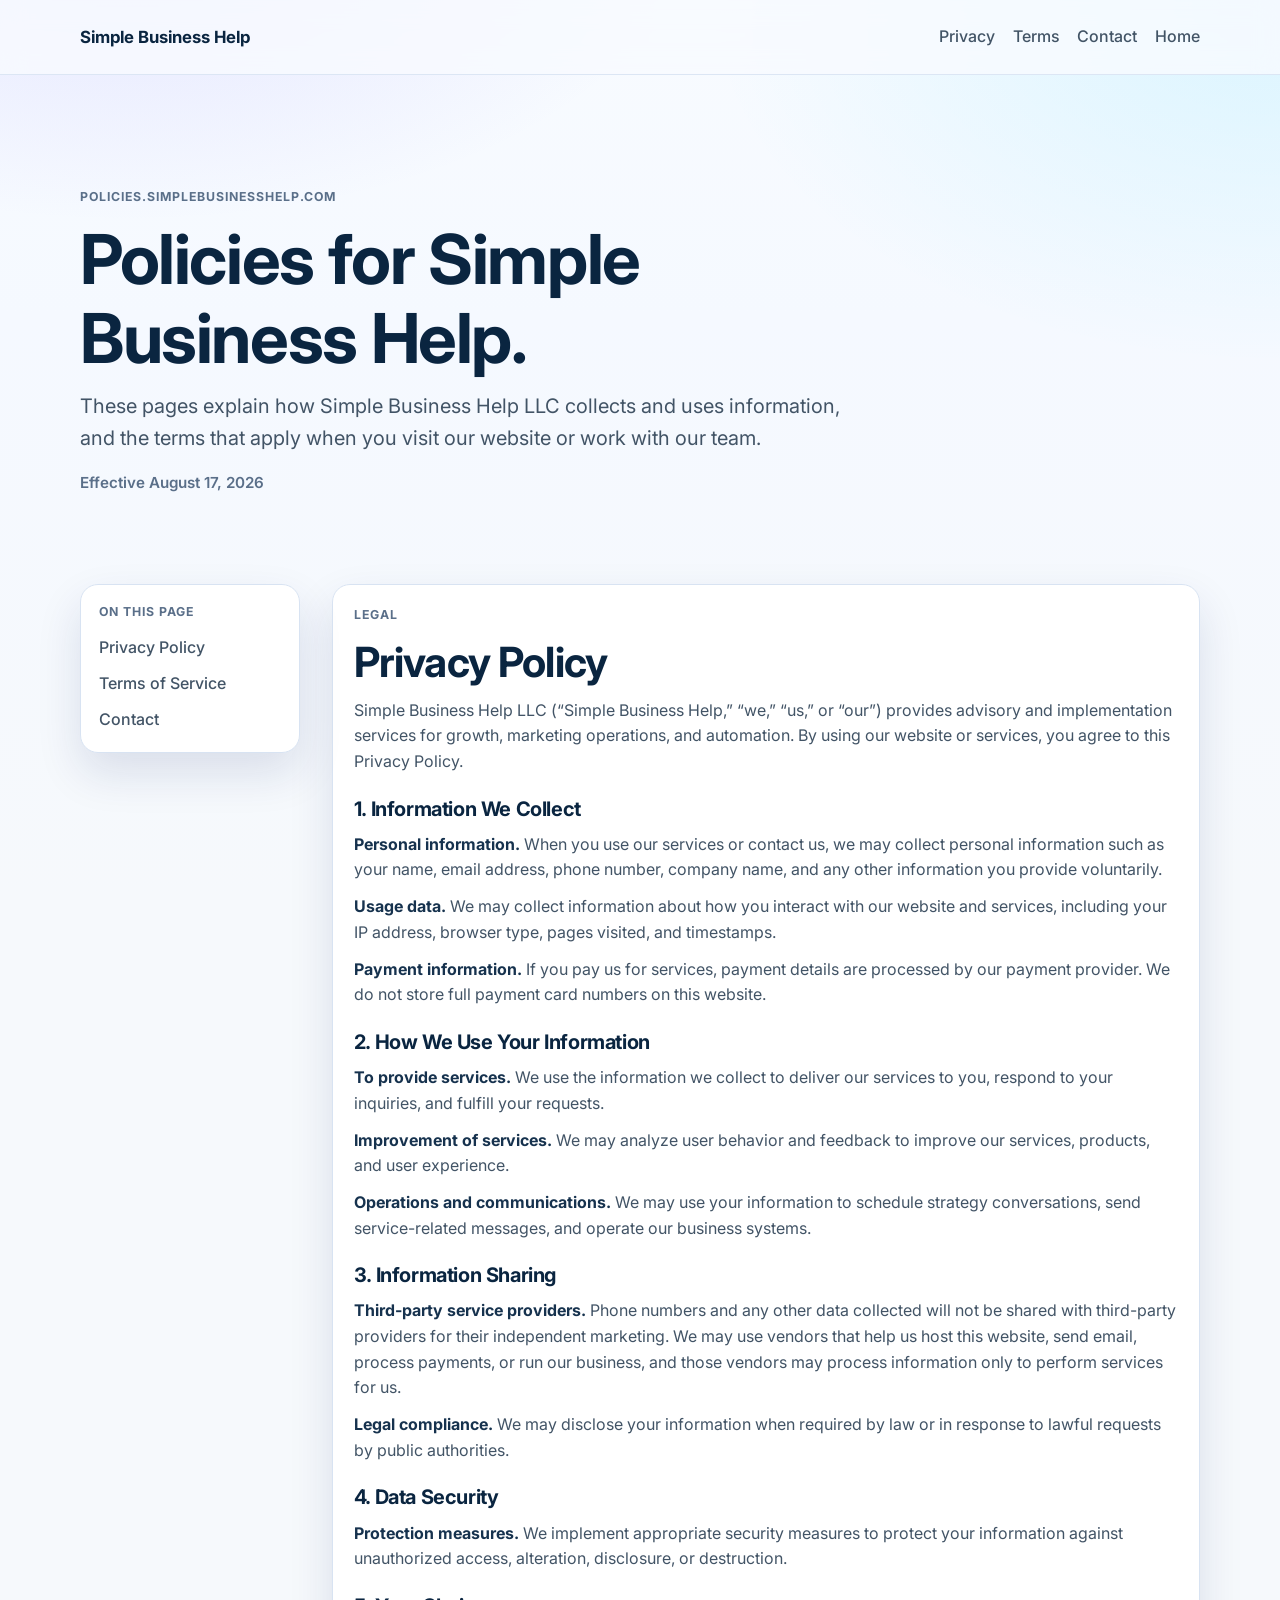
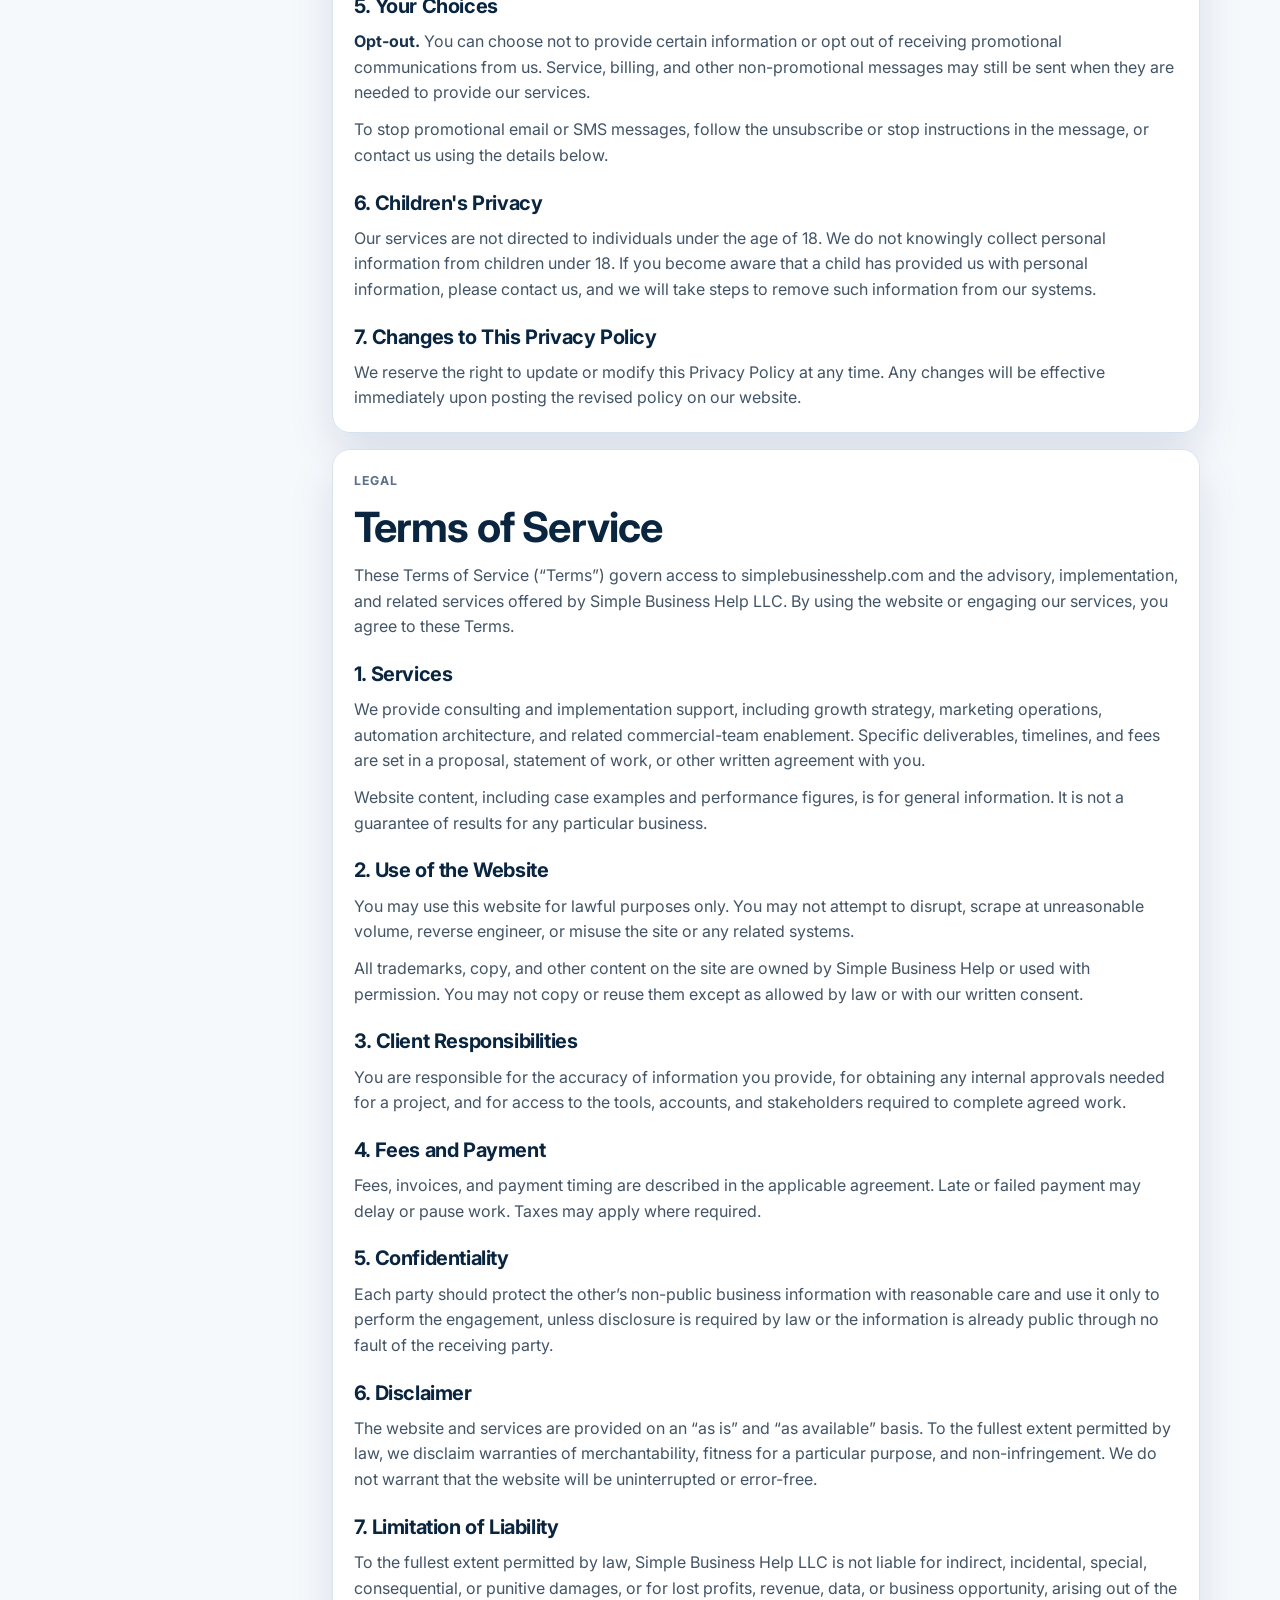
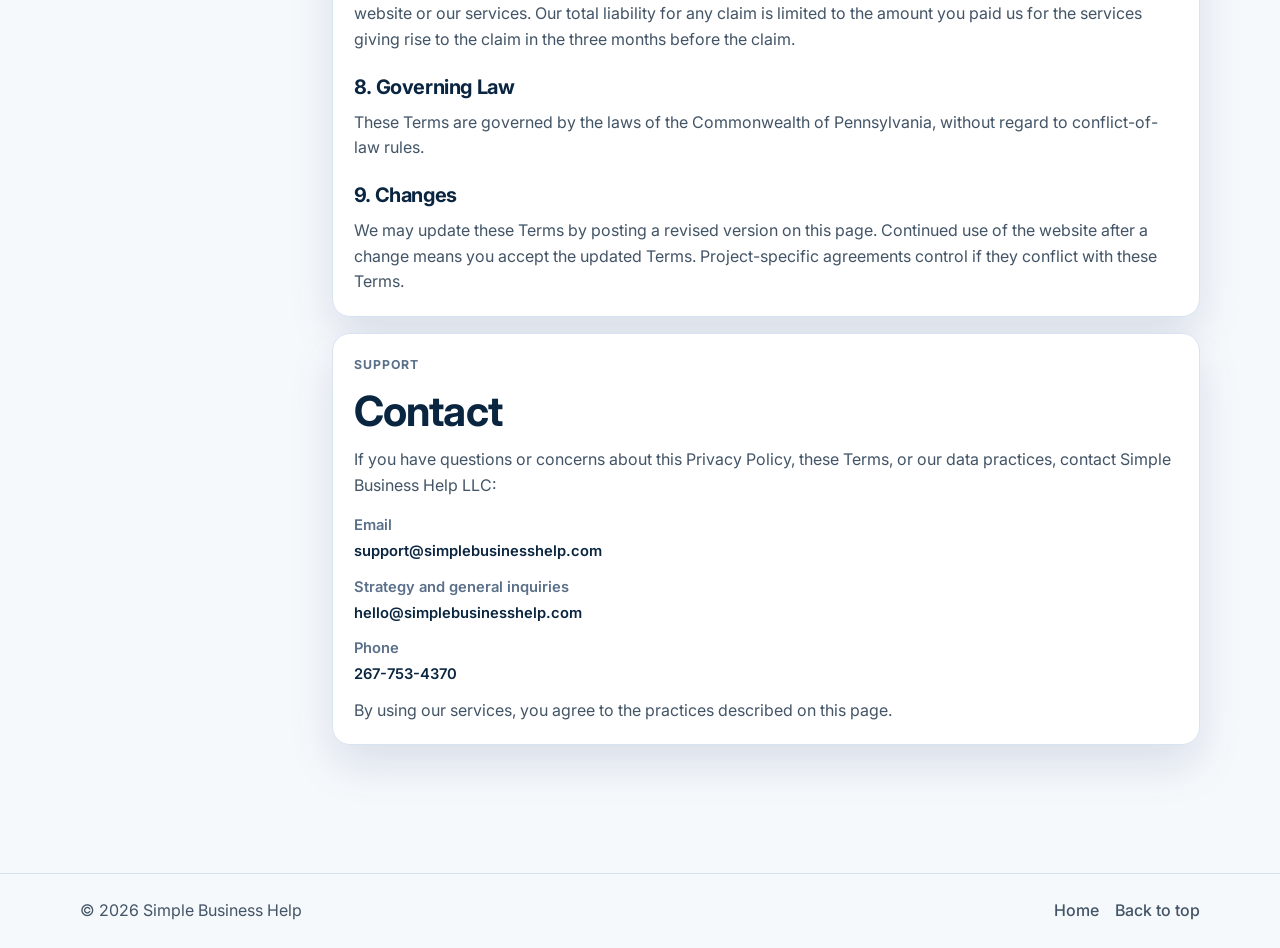
==== policies/index.html @ 27702212 "Add policies page with privacy, terms, and contact details Publish a dedicated policies hub at /poli" ====
<!doctype html>
<html lang="en">
  <head>
    <meta charset="UTF-8" />
    <meta name="viewport" content="width=device-width, initial-scale=1.0" />
    <title>Policies | Simple Business Help</title>
    <meta
      name="description"
      content="Privacy Policy, Terms of Service, and contact details for Simple Business Help LLC."
    />
    <link rel="canonical" href="https://simplebusinesshelp.com/policies/" />
    <link rel="preconnect" href="https://fonts.googleapis.com" />
    <link rel="preconnect" href="https://fonts.gstatic.com" crossorigin />
    <link
      href="https://fonts.googleapis.com/css2?family=Inter:wght@400;500;600;700;800&display=swap"
      rel="stylesheet"
    />
    <link rel="stylesheet" href="../styles.css" />
  </head>
  <body>
    <div class="page-glow" aria-hidden="true"></div>
    <header class="site-header">
      <div class="container nav-wrap">
        <a class="brand" href="../index.html">Simple Business Help</a>
        <button class="menu-toggle" aria-expanded="false" aria-controls="site-nav">
          Menu
        </button>
        <nav id="site-nav" class="site-nav" aria-label="Policy sections">
          <a href="#privacy">Privacy</a>
          <a href="#terms">Terms</a>
          <a href="#contact">Contact</a>
          <a href="../index.html">Home</a>
        </nav>
      </div>
    </header>

    <main id="top">
      <section class="hero container section policy-hero">
        <p class="eyebrow">policies.simplebusinesshelp.com</p>
        <h1>Policies for Simple Business Help.</h1>
        <p class="hero-copy">
          These pages explain how Simple Business Help LLC collects and uses information, and the
          terms that apply when you visit our website or work with our team.
        </p>
        <p class="policy-meta">Effective August 17, 2026</p>
      </section>

      <div class="container section policy-shell">
        <aside class="policy-toc" aria-label="On this page">
          <p class="eyebrow">On this page</p>
          <nav>
            <a href="#privacy">Privacy Policy</a>
            <a href="#terms">Terms of Service</a>
            <a href="#contact">Contact</a>
          </nav>
        </aside>

        <div class="policy-article">
          <article id="privacy" class="card policy-card">
            <p class="eyebrow">Legal</p>
            <h2>Privacy Policy</h2>
            <p>
              Simple Business Help LLC (“Simple Business Help,” “we,” “us,” or “our”) provides
              advisory and implementation services for growth, marketing operations, and automation.
              By using our website or services, you agree to this Privacy Policy.
            </p>

            <h3>1. Information We Collect</h3>
            <p>
              <strong>Personal information.</strong> When you use our services or contact us, we may
              collect personal information such as your name, email address, phone number, company
              name, and any other information you provide voluntarily.
            </p>
            <p>
              <strong>Usage data.</strong> We may collect information about how you interact with our
              website and services, including your IP address, browser type, pages visited, and
              timestamps.
            </p>
            <p>
              <strong>Payment information.</strong> If you pay us for services, payment details are
              processed by our payment provider. We do not store full payment card numbers on this
              website.
            </p>

            <h3>2. How We Use Your Information</h3>
            <p>
              <strong>To provide services.</strong> We use the information we collect to deliver our
              services to you, respond to your inquiries, and fulfill your requests.
            </p>
            <p>
              <strong>Improvement of services.</strong> We may analyze user behavior and feedback to
              improve our services, products, and user experience.
            </p>
            <p>
              <strong>Operations and communications.</strong> We may use your information to schedule
              strategy conversations, send service-related messages, and operate our business
              systems.
            </p>

            <h3>3. Information Sharing</h3>
            <p>
              <strong>Third-party service providers.</strong> Phone numbers and any other data
              collected will not be shared with third-party providers for their independent
              marketing. We may use vendors that help us host this website, send email, process
              payments, or run our business, and those vendors may process information only to
              perform services for us.
            </p>
            <p>
              <strong>Legal compliance.</strong> We may disclose your information when required by
              law or in response to lawful requests by public authorities.
            </p>

            <h3>4. Data Security</h3>
            <p>
              <strong>Protection measures.</strong> We implement appropriate security measures to
              protect your information against unauthorized access, alteration, disclosure, or
              destruction.
            </p>

            <h3>5. Your Choices</h3>
            <p>
              <strong>Opt-out.</strong> You can choose not to provide certain information or opt out
              of receiving promotional communications from us. Service, billing, and other
              non-promotional messages may still be sent when they are needed to provide our
              services.
            </p>
            <p>
              To stop promotional email or SMS messages, follow the unsubscribe or stop instructions
              in the message, or contact us using the details below.
            </p>

            <h3>6. Children's Privacy</h3>
            <p>
              Our services are not directed to individuals under the age of 18. We do not knowingly
              collect personal information from children under 18. If you become aware that a child
              has provided us with personal information, please contact us, and we will take steps
              to remove such information from our systems.
            </p>

            <h3>7. Changes to This Privacy Policy</h3>
            <p>
              We reserve the right to update or modify this Privacy Policy at any time. Any changes
              will be effective immediately upon posting the revised policy on our website.
            </p>
          </article>

          <article id="terms" class="card policy-card">
            <p class="eyebrow">Legal</p>
            <h2>Terms of Service</h2>
            <p>
              These Terms of Service (“Terms”) govern access to simplebusinesshelp.com and the
              advisory, implementation, and related services offered by Simple Business Help LLC.
              By using the website or engaging our services, you agree to these Terms.
            </p>

            <h3>1. Services</h3>
            <p>
              We provide consulting and implementation support, including growth strategy, marketing
              operations, automation architecture, and related commercial-team enablement. Specific
              deliverables, timelines, and fees are set in a proposal, statement of work, or other
              written agreement with you.
            </p>
            <p>
              Website content, including case examples and performance figures, is for general
              information. It is not a guarantee of results for any particular business.
            </p>

            <h3>2. Use of the Website</h3>
            <p>
              You may use this website for lawful purposes only. You may not attempt to disrupt,
              scrape at unreasonable volume, reverse engineer, or misuse the site or any related
              systems.
            </p>
            <p>
              All trademarks, copy, and other content on the site are owned by Simple Business Help
              or used with permission. You may not copy or reuse them except as allowed by law or
              with our written consent.
            </p>

            <h3>3. Client Responsibilities</h3>
            <p>
              You are responsible for the accuracy of information you provide, for obtaining any
              internal approvals needed for a project, and for access to the tools, accounts, and
              stakeholders required to complete agreed work.
            </p>

            <h3>4. Fees and Payment</h3>
            <p>
              Fees, invoices, and payment timing are described in the applicable agreement. Late or
              failed payment may delay or pause work. Taxes may apply where required.
            </p>

            <h3>5. Confidentiality</h3>
            <p>
              Each party should protect the other’s non-public business information with reasonable
              care and use it only to perform the engagement, unless disclosure is required by law
              or the information is already public through no fault of the receiving party.
            </p>

            <h3>6. Disclaimer</h3>
            <p>
              The website and services are provided on an “as is” and “as available” basis. To the
              fullest extent permitted by law, we disclaim warranties of merchantability, fitness
              for a particular purpose, and non-infringement. We do not warrant that the website
              will be uninterrupted or error-free.
            </p>

            <h3>7. Limitation of Liability</h3>
            <p>
              To the fullest extent permitted by law, Simple Business Help LLC is not liable for
              indirect, incidental, special, consequential, or punitive damages, or for lost
              profits, revenue, data, or business opportunity, arising out of the website or our
              services. Our total liability for any claim is limited to the amount you paid us for
              the services giving rise to the claim in the three months before the claim.
            </p>

            <h3>8. Governing Law</h3>
            <p>
              These Terms are governed by the laws of the Commonwealth of Pennsylvania, without
              regard to conflict-of-law rules.
            </p>

            <h3>9. Changes</h3>
            <p>
              We may update these Terms by posting a revised version on this page. Continued use of
              the website after a change means you accept the updated Terms. Project-specific
              agreements control if they conflict with these Terms.
            </p>
          </article>

          <article id="contact" class="card policy-card">
            <p class="eyebrow">Support</p>
            <h2>Contact</h2>
            <p>
              If you have questions or concerns about this Privacy Policy, these Terms, or our data
              practices, contact Simple Business Help LLC:
            </p>
            <ul class="policy-contact-list">
              <li>
                Email
                <a href="mailto:support@simplebusinesshelp.com">support@simplebusinesshelp.com</a>
              </li>
              <li>
                Strategy and general inquiries
                <a href="mailto:hello@simplebusinesshelp.com">hello@simplebusinesshelp.com</a>
              </li>
              <li>
                Phone
                <a href="tel:+12677534370">267-753-4370</a>
              </li>
            </ul>
            <p>
              By using our services, you agree to the practices described on this page.
            </p>
          </article>
        </div>
      </div>
    </main>

    <footer class="site-footer">
      <div class="container footer-wrap">
        <p>© <span id="year"></span> Simple Business Help</p>
        <div class="footer-links">
          <a href="../index.html">Home</a>
          <a href="#top">Back to top</a>
        </div>
      </div>
    </footer>

    <script src="../script.js"></script>
  </body>
</html>
---- styles.css ----
:root {
  --bg: #f6f9fc;
  --surface: #ffffff;
  --surface-soft: #f1f5fb;
  --line: #d8e3f2;
  --line-soft: #d3e1f4;
  --line-strong: rgba(216, 227, 242, 0.85);
  --text: #0a2540;
  --text-soft: #5a6f89;
  --text-strong: #16324e;
  --muted: #425466;
  --primary: #635bff;
  --primary-deep: #473dff;
  --ring: #0a2540;
  --shadow: 0 20px 45px rgba(15, 35, 95, 0.12);
  --max-width: 1120px;
  --header-height: 74px;
  --header-offset: calc(var(--header-height) + 8px);
}

* {
  box-sizing: border-box;
}

@media (prefers-reduced-motion: no-preference) {
  html {
    scroll-behavior: smooth;
  }
}

body {
  margin: 0;
  min-height: 100%;
  font-family: "Inter", -apple-system, BlinkMacSystemFont, "Segoe UI", sans-serif;
  color: var(--text);
  line-height: 1.6;
  background: var(--bg);
}

.page-glow {
  position: fixed;
  inset: 0;
  pointer-events: none;
  z-index: -1;
  background:
    radial-gradient(800px 420px at 10% -8%, rgba(99, 91, 255, 0.14), transparent 70%),
    radial-gradient(820px 520px at 100% 0, rgba(0, 200, 255, 0.12), transparent 70%),
    linear-gradient(180deg, #f8fbff 0%, #f5f9ff 35%, #f6f9fc 100%);
}

.container {
  width: min(var(--max-width), 92vw);
  margin: 0 auto;
}

.site-header {
  position: sticky;
  top: 0;
  z-index: 20;
  border-bottom: 1px solid var(--line-strong);
  backdrop-filter: blur(12px);
  background: rgba(248, 251, 255, 0.82);
}

.nav-wrap {
  min-height: var(--header-height);
  display: flex;
  align-items: center;
  justify-content: space-between;
  gap: 1rem;
}

.brand {
  color: var(--text);
  font-weight: 700;
  text-decoration: none;
  font-size: 1.05rem;
}

.site-nav {
  display: flex;
  align-items: center;
  gap: 1.1rem;
}

.site-nav a {
  color: var(--muted);
  text-decoration: none;
  font-weight: 500;
}

.menu-toggle {
  display: none;
  border: 1px solid var(--line);
  border-radius: 999px;
  background: var(--surface);
  color: var(--text);
  padding: 0.35rem 0.7rem;
  font: inherit;
}

.section {
  padding: clamp(3rem, 7vw, 5.5rem) 0;
}

.hero {
  padding-top: clamp(4rem, 9vw, 7rem);
}

.eyebrow {
  margin: 0 0 0.85rem;
  color: var(--text-soft);
  text-transform: uppercase;
  letter-spacing: 0.08em;
  font-size: 0.77rem;
  font-weight: 700;
}

h1,
h2,
h3 {
  margin: 0;
  line-height: 1.15;
  letter-spacing: -0.02em;
}

h1 {
  max-width: 20ch;
  font-size: clamp(2.2rem, 1rem + 7vw, 4.3rem);
}

h2 {
  max-width: 21ch;
  font-size: clamp(1.65rem, 0.75rem + 4vw, 2.6rem);
}

h3 {
  font-size: 1.25rem;
}

p {
  margin: 0.7rem 0 0;
  color: var(--muted);
}

.hero-copy {
  max-width: 60ch;
  font-size: clamp(1rem, 0.75rem + 1.5vw, 1.25rem);
}

section[id],
#top {
  scroll-margin-top: var(--header-offset);
}

.hero-cta {
  margin-top: 2rem;
  display: flex;
  flex-wrap: wrap;
  gap: 0.85rem;
}

.button {
  display: inline-flex;
  align-items: center;
  justify-content: center;
  text-decoration: none;
  font-weight: 600;
  padding: 0.72rem 1.15rem;
  border-radius: 999px;
  border: 1px solid transparent;
  transition: transform 160ms ease, box-shadow 160ms ease, background-color 160ms ease;
}

.button:hover,
.button:focus-visible {
  transform: translateY(-1px);
}

.button-primary {
  color: #fff;
  background: linear-gradient(135deg, var(--primary), var(--primary-deep));
  box-shadow: 0 12px 25px rgba(83, 76, 230, 0.35);
}

.button-secondary {
  color: var(--text);
  background: #fff;
  border-color: var(--line);
}

.trust-strip {
  margin: 2.5rem 0 0;
  padding: 0;
  list-style: none;
  display: grid;
  grid-template-columns: repeat(5, minmax(130px, 1fr));
  gap: 0.85rem;
}

.trust-strip li {
  text-align: center;
  border: 1px solid var(--line);
  border-radius: 999px;
  padding: 0.52rem 0.8rem;
  background: rgba(255, 255, 255, 0.75);
  color: var(--text-soft);
  font-weight: 600;
  font-size: 0.85rem;
}

.section-title-wrap {
  margin-bottom: 1.5rem;
}

.feature-grid {
  display: grid;
  gap: 1rem;
  grid-template-columns: repeat(2, minmax(0, 1fr));
}

.card {
  border: 1px solid var(--line);
  border-radius: 18px;
  background: var(--surface);
  box-shadow: var(--shadow);
  padding: 1.3rem;
}

.product-highlight {
  display: grid;
  gap: 1.2rem;
  grid-template-columns: 1.1fr 1fr;
}

.stats-grid {
  display: grid;
  gap: 0.85rem;
}

.stat-card {
  border: 1px solid var(--line-soft);
  border-radius: 18px;
  padding: 1rem;
  background: linear-gradient(165deg, #ffffff, #eef5ff);
}

.stat-value {
  margin: 0;
  color: var(--text);
  font-size: 1.7rem;
  font-weight: 800;
}

.quote-grid {
  display: grid;
  gap: 1rem;
  grid-template-columns: repeat(2, minmax(0, 1fr));
}

.quote-card {
  margin: 0;
  border: 1px solid var(--line);
  border-radius: 18px;
  background: var(--surface);
  box-shadow: var(--shadow);
  padding: 1.3rem;
  color: var(--text-strong);
  font-size: 1.05rem;
  line-height: 1.7;
}

.quote-card cite {
  display: block;
  margin-top: 1rem;
  color: var(--text-soft);
  font-style: normal;
  font-size: 0.95rem;
}

.final-cta {
  border-radius: 26px;
  border: 1px solid var(--line-soft);
  padding: clamp(2rem, 5vw, 3rem);
  background:
    radial-gradient(730px 240px at 12% 0, rgba(99, 91, 255, 0.12), transparent 70%),
    radial-gradient(520px 220px at 100% 100%, rgba(0, 200, 255, 0.11), transparent 70%),
    #fff;
}

.site-footer {
  margin-top: 2.5rem;
  border-top: 1px solid var(--line);
}

.footer-wrap {
  min-height: 74px;
  display: flex;
  align-items: center;
  justify-content: space-between;
  gap: 1rem;
  flex-wrap: wrap;
}

.site-footer p {
  margin: 0;
}

.footer-links {
  display: flex;
  align-items: center;
  gap: 1rem;
  flex-wrap: wrap;
}

.footer-links a {
  color: var(--muted);
  text-decoration: none;
  font-weight: 500;
}

.policy-hero h1 {
  max-width: 16ch;
}

.policy-meta {
  margin-top: 1.1rem;
  color: var(--text-soft);
  font-weight: 600;
  font-size: 0.95rem;
}

.policy-shell {
  display: grid;
  grid-template-columns: 220px minmax(0, 1fr);
  gap: 1.5rem 2rem;
  align-items: start;
  padding-top: 0;
}

.policy-toc {
  position: sticky;
  top: var(--header-offset);
  border: 1px solid var(--line);
  border-radius: 18px;
  background: var(--surface);
  box-shadow: var(--shadow);
  padding: 1.1rem 1.15rem 1.2rem;
}

.policy-toc nav {
  display: flex;
  flex-direction: column;
  gap: 0.65rem;
}

.policy-toc a {
  color: var(--muted);
  text-decoration: none;
  font-weight: 500;
}

.policy-toc a:hover,
.policy-toc a:focus-visible {
  color: var(--text);
}

.policy-article {
  display: grid;
  gap: 1rem;
}

.policy-card h2 {
  max-width: none;
}

.policy-card h3 {
  margin-top: 1.45rem;
}

.policy-card strong {
  color: var(--text-strong);
}

.policy-contact-list {
  margin: 1rem 0 0;
  padding: 0;
  list-style: none;
  display: grid;
  gap: 0.75rem;
}

.policy-contact-list li {
  display: grid;
  gap: 0.15rem;
  color: var(--text-soft);
  font-size: 0.92rem;
  font-weight: 600;
}

.policy-contact-list a {
  color: var(--text);
  font-weight: 600;
  text-decoration: none;
}

.policy-contact-list a:hover,
.policy-contact-list a:focus-visible {
  color: var(--primary-deep);
}

a:focus-visible,
button:focus-visible {
  outline: 2px solid var(--ring);
  outline-offset: 2px;
}

.site-nav a:hover,
.site-nav a:focus-visible,
.site-footer a:hover,
.site-footer a:focus-visible,
.footer-links a:hover,
.footer-links a:focus-visible {
  color: var(--text);
}

@media (max-width: 940px) {
  .trust-strip {
    grid-template-columns: repeat(3, minmax(0, 1fr));
  }

  .product-highlight,
  .quote-grid,
  .policy-shell {
    grid-template-columns: 1fr;
  }

  .policy-toc {
    position: static;
  }
}

@media (max-width: 760px) {
  .menu-toggle {
    display: inline-flex;
  }

  .site-nav {
    position: absolute;
    top: calc(100% + 1px);
    left: 0;
    right: 0;
    display: none;
    flex-direction: column;
    align-items: flex-start;
    gap: 0.75rem;
    border-bottom: 1px solid var(--line);
    background: rgba(248, 251, 255, 0.97);
    padding: 1rem 4vw;
  }

  .site-nav.open {
    display: flex;
  }

  .feature-grid,
  .trust-strip {
    grid-template-columns: 1fr;
  }
}
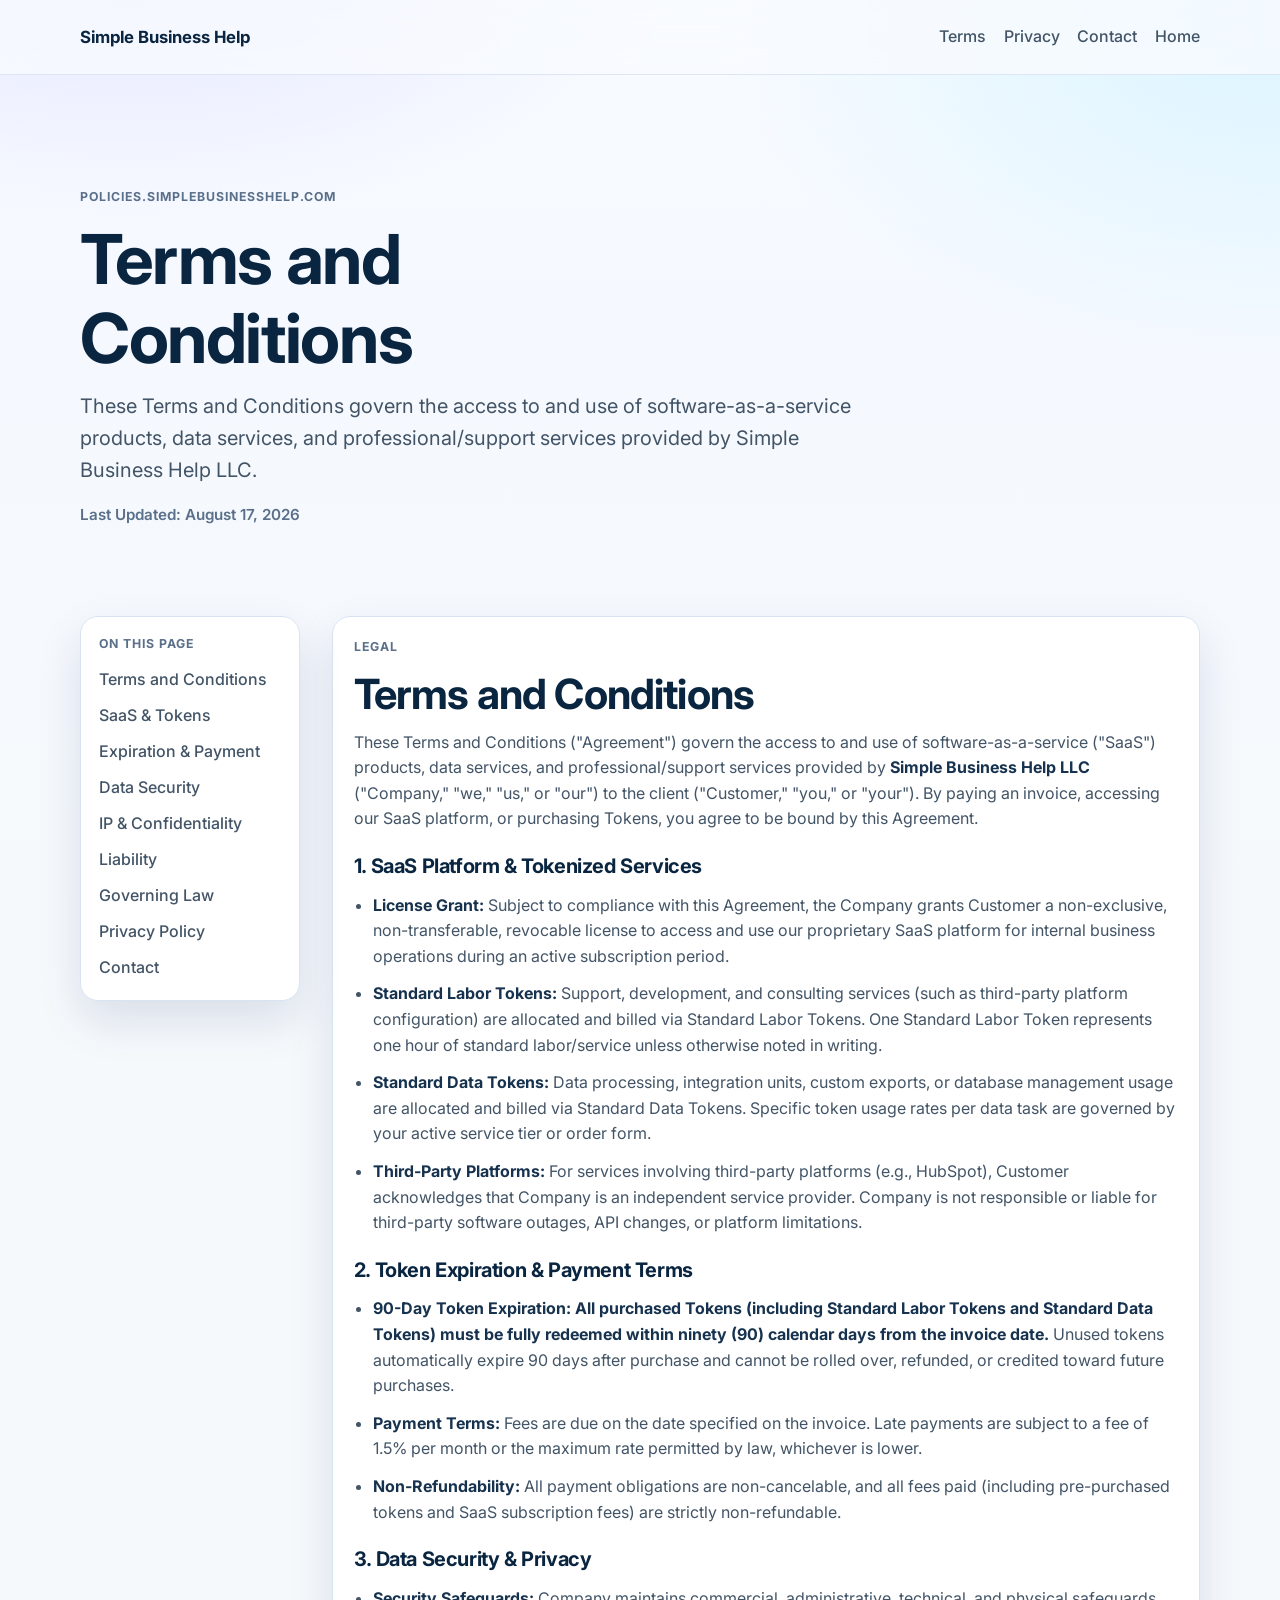
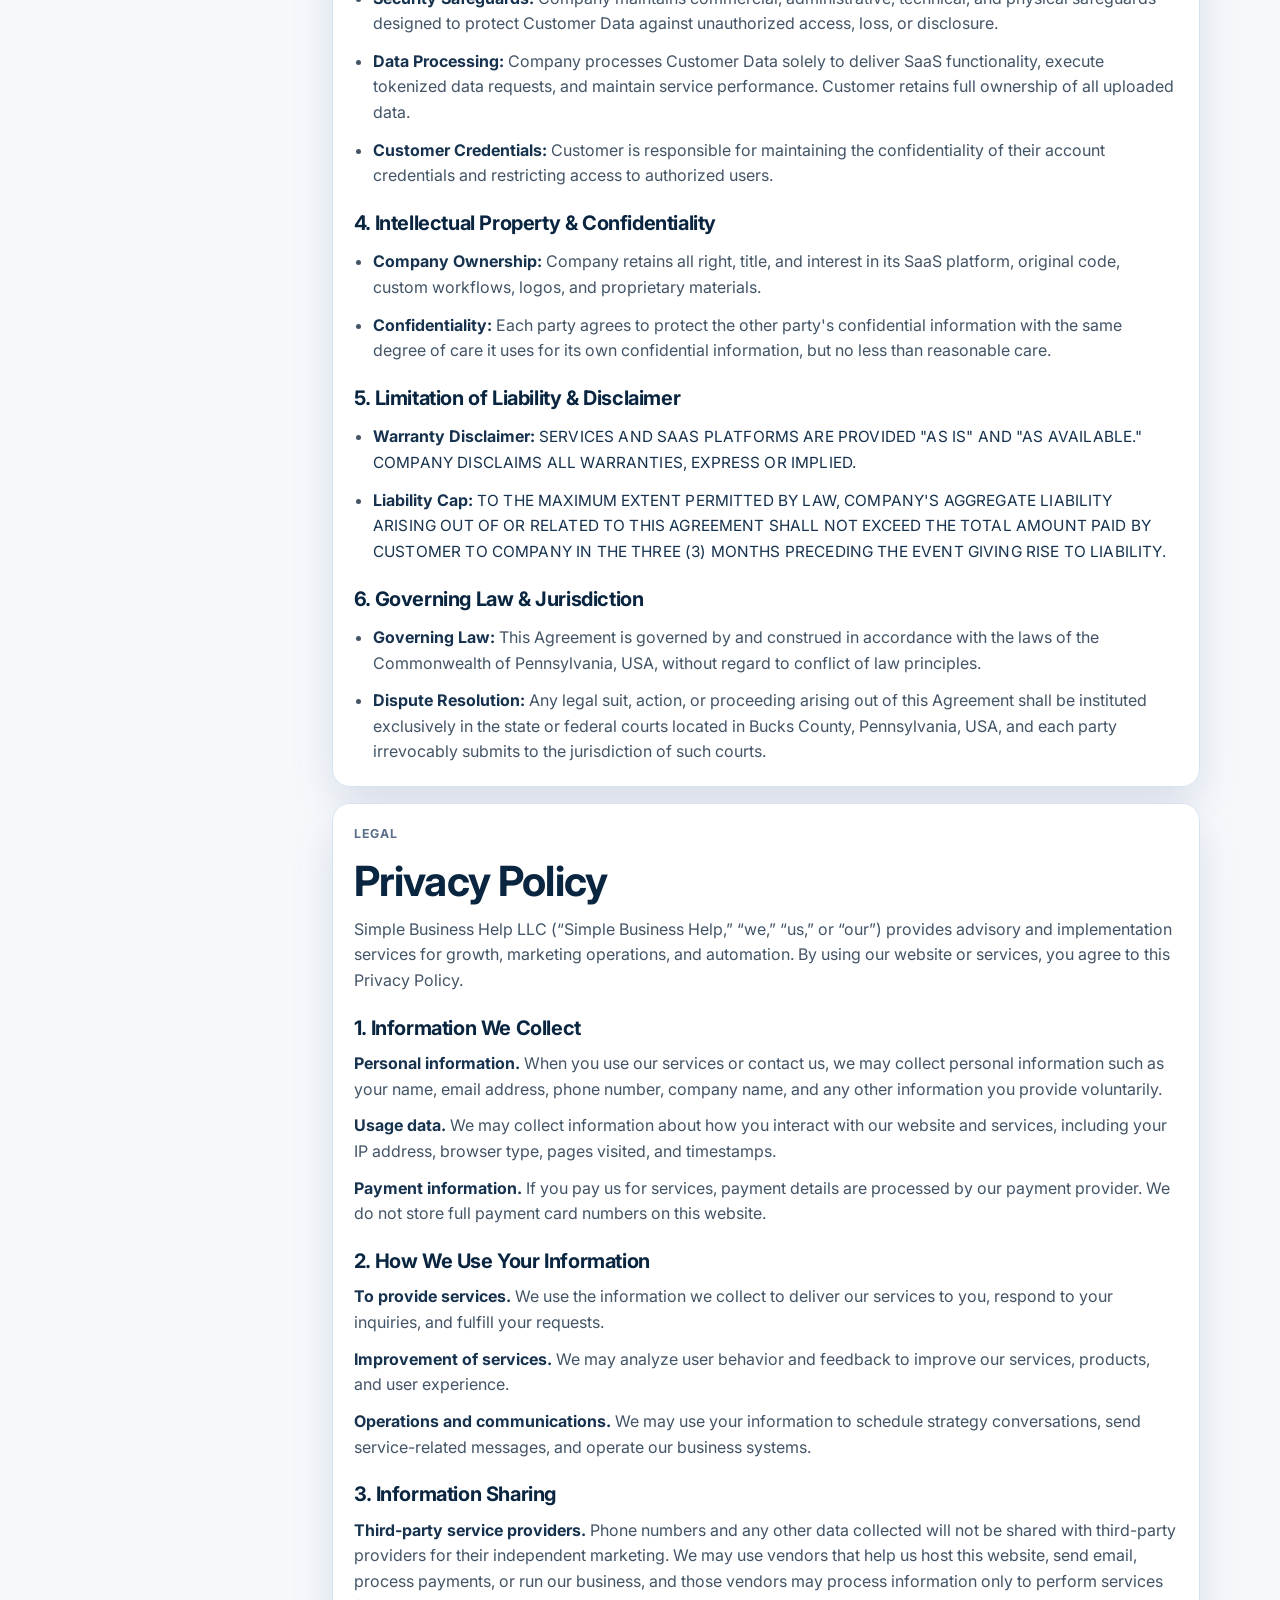
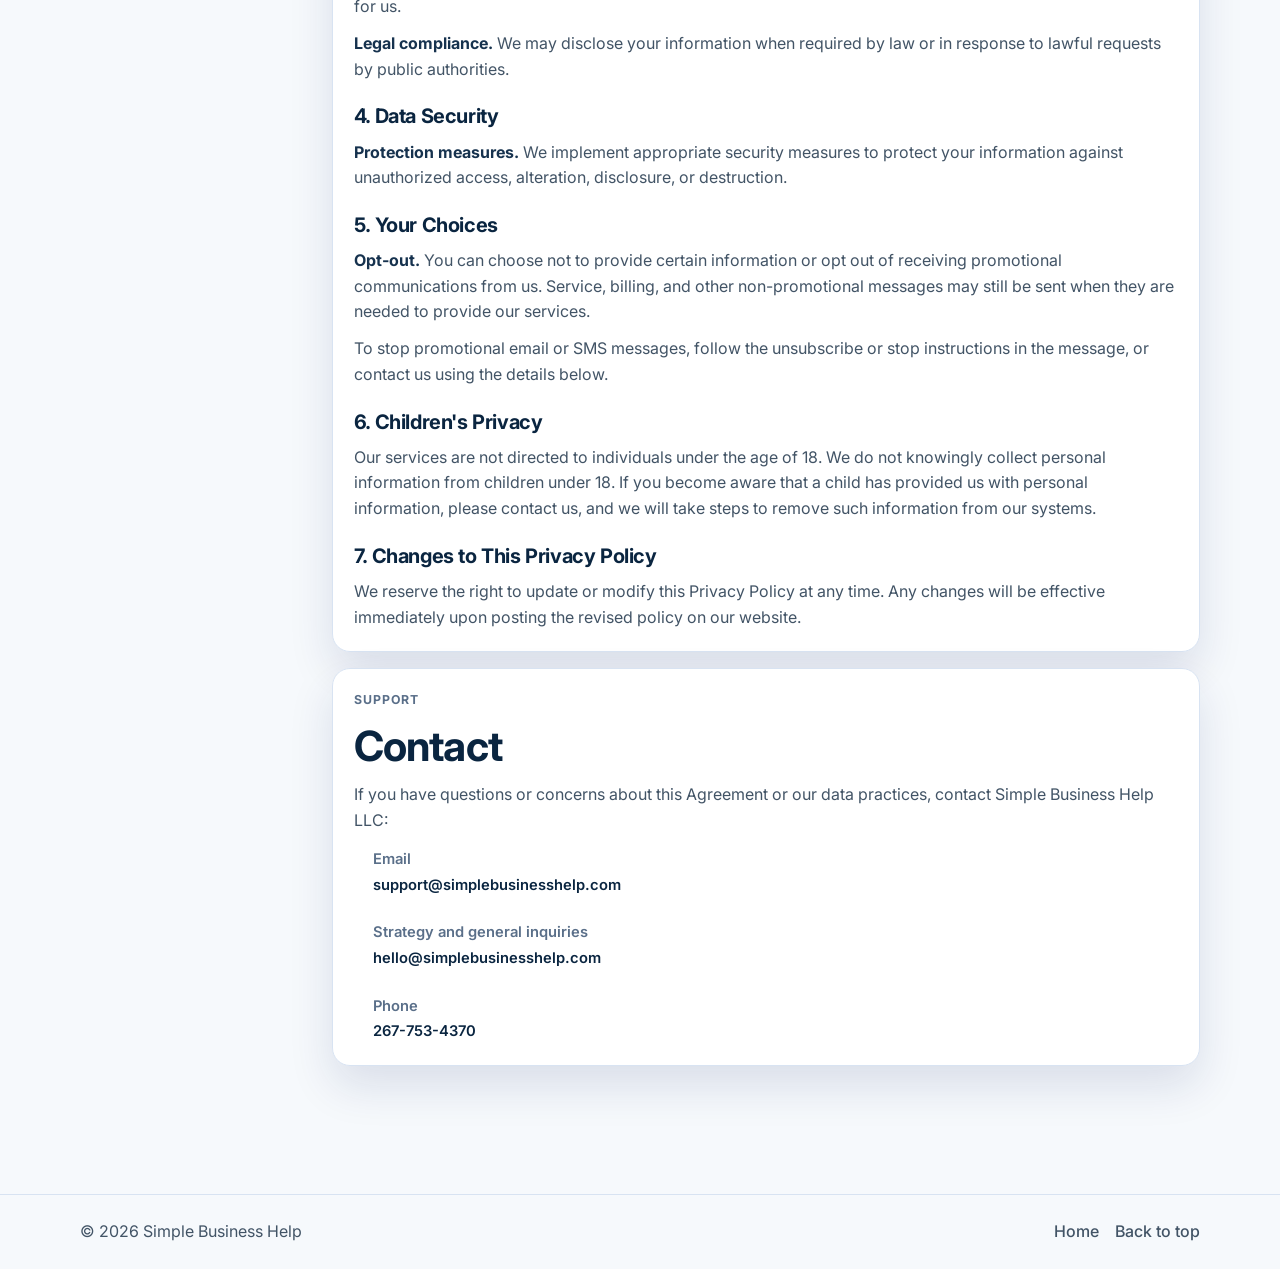
==== commit 4a8908b2: "Use official Terms and Conditions on the policies page Replace the draft terms with Simple Business " ====
--- a/policies/index.html
+++ b/policies/index.html
@@ -3,10 +3,10 @@
   <head>
     <meta charset="UTF-8" />
     <meta name="viewport" content="width=device-width, initial-scale=1.0" />
-    <title>Policies | Simple Business Help</title>
+    <title>Terms and Conditions | Simple Business Help</title>
     <meta
       name="description"
-      content="Privacy Policy, Terms of Service, and contact details for Simple Business Help LLC."
+      content="Terms and Conditions for Simple Business Help LLC SaaS products, data services, professional support, and tokenized labor and data usage."
     />
     <link rel="canonical" href="https://simplebusinesshelp.com/policies/" />
     <link rel="preconnect" href="https://fonts.googleapis.com" />
@@ -26,8 +26,8 @@
           Menu
         </button>
         <nav id="site-nav" class="site-nav" aria-label="Policy sections">
+          <a href="#terms">Terms</a>
           <a href="#privacy">Privacy</a>
-          <a href="#terms">Terms</a>
           <a href="#contact">Contact</a>
           <a href="../index.html">Home</a>
         </nav>
@@ -37,25 +37,163 @@
     <main id="top">
       <section class="hero container section policy-hero">
         <p class="eyebrow">policies.simplebusinesshelp.com</p>
-        <h1>Policies for Simple Business Help.</h1>
+        <h1>Terms and Conditions</h1>
         <p class="hero-copy">
-          These pages explain how Simple Business Help LLC collects and uses information, and the
-          terms that apply when you visit our website or work with our team.
+          These Terms and Conditions govern the access to and use of software-as-a-service products,
+          data services, and professional/support services provided by Simple Business Help LLC.
         </p>
-        <p class="policy-meta">Effective August 17, 2026</p>
+        <p class="policy-meta">Last Updated: August 17, 2026</p>
       </section>
 
       <div class="container section policy-shell">
         <aside class="policy-toc" aria-label="On this page">
           <p class="eyebrow">On this page</p>
           <nav>
+            <a href="#terms">Terms and Conditions</a>
+            <a href="#saas">SaaS &amp; Tokens</a>
+            <a href="#payment">Expiration &amp; Payment</a>
+            <a href="#data-security">Data Security</a>
+            <a href="#ip">IP &amp; Confidentiality</a>
+            <a href="#liability">Liability</a>
+            <a href="#governing-law">Governing Law</a>
             <a href="#privacy">Privacy Policy</a>
-            <a href="#terms">Terms of Service</a>
             <a href="#contact">Contact</a>
           </nav>
         </aside>
 
         <div class="policy-article">
+          <article id="terms" class="card policy-card">
+            <p class="eyebrow">Legal</p>
+            <h2>Terms and Conditions</h2>
+            <p>
+              These Terms and Conditions ("Agreement") govern the access to and use of
+              software-as-a-service ("SaaS") products, data services, and professional/support
+              services provided by <strong>Simple Business Help LLC</strong> ("Company," "we,"
+              "us," or "our") to the client ("Customer," "you," or "your"). By paying an invoice,
+              accessing our SaaS platform, or purchasing Tokens, you agree to be bound by this
+              Agreement.
+            </p>
+
+            <h3 id="saas">1. SaaS Platform &amp; Tokenized Services</h3>
+            <ul>
+              <li>
+                <strong>License Grant:</strong> Subject to compliance with this Agreement, the
+                Company grants Customer a non-exclusive, non-transferable, revocable license to
+                access and use our proprietary SaaS platform for internal business operations
+                during an active subscription period.
+              </li>
+              <li>
+                <strong>Standard Labor Tokens:</strong> Support, development, and consulting
+                services (such as third-party platform configuration) are allocated and billed via
+                Standard Labor Tokens. One Standard Labor Token represents one hour of standard
+                labor/service unless otherwise noted in writing.
+              </li>
+              <li>
+                <strong>Standard Data Tokens:</strong> Data processing, integration units, custom
+                exports, or database management usage are allocated and billed via Standard Data
+                Tokens. Specific token usage rates per data task are governed by your active
+                service tier or order form.
+              </li>
+              <li>
+                <strong>Third-Party Platforms:</strong> For services involving third-party
+                platforms (e.g., HubSpot), Customer acknowledges that Company is an independent
+                service provider. Company is not responsible or liable for third-party software
+                outages, API changes, or platform limitations.
+              </li>
+            </ul>
+
+            <h3 id="payment">2. Token Expiration &amp; Payment Terms</h3>
+            <ul>
+              <li>
+                <strong>90-Day Token Expiration:</strong>
+                <strong>
+                  All purchased Tokens (including Standard Labor Tokens and Standard Data Tokens)
+                  must be fully redeemed within ninety (90) calendar days from the invoice date.
+                </strong>
+                Unused tokens automatically expire 90 days after purchase and cannot be rolled
+                over, refunded, or credited toward future purchases.
+              </li>
+              <li>
+                <strong>Payment Terms:</strong> Fees are due on the date specified on the invoice.
+                Late payments are subject to a fee of 1.5% per month or the maximum rate permitted
+                by law, whichever is lower.
+              </li>
+              <li>
+                <strong>Non-Refundability:</strong> All payment obligations are non-cancelable, and
+                all fees paid (including pre-purchased tokens and SaaS subscription fees) are
+                strictly non-refundable.
+              </li>
+            </ul>
+
+            <h3 id="data-security">3. Data Security &amp; Privacy</h3>
+            <ul>
+              <li>
+                <strong>Security Safeguards:</strong> Company maintains commercial, administrative,
+                technical, and physical safeguards designed to protect Customer Data against
+                unauthorized access, loss, or disclosure.
+              </li>
+              <li>
+                <strong>Data Processing:</strong> Company processes Customer Data solely to deliver
+                SaaS functionality, execute tokenized data requests, and maintain service
+                performance. Customer retains full ownership of all uploaded data.
+              </li>
+              <li>
+                <strong>Customer Credentials:</strong> Customer is responsible for maintaining the
+                confidentiality of their account credentials and restricting access to authorized
+                users.
+              </li>
+            </ul>
+
+            <h3 id="ip">4. Intellectual Property &amp; Confidentiality</h3>
+            <ul>
+              <li>
+                <strong>Company Ownership:</strong> Company retains all right, title, and interest
+                in its SaaS platform, original code, custom workflows, logos, and proprietary
+                materials.
+              </li>
+              <li>
+                <strong>Confidentiality:</strong> Each party agrees to protect the other party's
+                confidential information with the same degree of care it uses for its own
+                confidential information, but no less than reasonable care.
+              </li>
+            </ul>
+
+            <h3 id="liability">5. Limitation of Liability &amp; Disclaimer</h3>
+            <ul>
+              <li>
+                <strong>Warranty Disclaimer:</strong>
+                <span class="policy-caps">
+                  SERVICES AND SAAS PLATFORMS ARE PROVIDED "AS IS" AND "AS AVAILABLE." COMPANY
+                  DISCLAIMS ALL WARRANTIES, EXPRESS OR IMPLIED.
+                </span>
+              </li>
+              <li>
+                <strong>Liability Cap:</strong>
+                <span class="policy-caps">
+                  TO THE MAXIMUM EXTENT PERMITTED BY LAW, COMPANY'S AGGREGATE LIABILITY ARISING OUT
+                  OF OR RELATED TO THIS AGREEMENT SHALL NOT EXCEED THE TOTAL AMOUNT PAID BY
+                  CUSTOMER TO COMPANY IN THE THREE (3) MONTHS PRECEDING THE EVENT GIVING RISE TO
+                  LIABILITY.
+                </span>
+              </li>
+            </ul>
+
+            <h3 id="governing-law">6. Governing Law &amp; Jurisdiction</h3>
+            <ul>
+              <li>
+                <strong>Governing Law:</strong> This Agreement is governed by and construed in
+                accordance with the laws of the Commonwealth of Pennsylvania, USA, without regard
+                to conflict of law principles.
+              </li>
+              <li>
+                <strong>Dispute Resolution:</strong> Any legal suit, action, or proceeding arising
+                out of this Agreement shall be instituted exclusively in the state or federal
+                courts located in Bucks County, Pennsylvania, USA, and each party irrevocably
+                submits to the jurisdiction of such courts.
+              </li>
+            </ul>
+          </article>
+
           <article id="privacy" class="card policy-card">
             <p class="eyebrow">Legal</p>
             <h2>Privacy Policy</h2>
@@ -144,96 +282,12 @@
             </p>
           </article>
 
-          <article id="terms" class="card policy-card">
-            <p class="eyebrow">Legal</p>
-            <h2>Terms of Service</h2>
-            <p>
-              These Terms of Service (“Terms”) govern access to simplebusinesshelp.com and the
-              advisory, implementation, and related services offered by Simple Business Help LLC.
-              By using the website or engaging our services, you agree to these Terms.
-            </p>
-
-            <h3>1. Services</h3>
-            <p>
-              We provide consulting and implementation support, including growth strategy, marketing
-              operations, automation architecture, and related commercial-team enablement. Specific
-              deliverables, timelines, and fees are set in a proposal, statement of work, or other
-              written agreement with you.
-            </p>
-            <p>
-              Website content, including case examples and performance figures, is for general
-              information. It is not a guarantee of results for any particular business.
-            </p>
-
-            <h3>2. Use of the Website</h3>
-            <p>
-              You may use this website for lawful purposes only. You may not attempt to disrupt,
-              scrape at unreasonable volume, reverse engineer, or misuse the site or any related
-              systems.
-            </p>
-            <p>
-              All trademarks, copy, and other content on the site are owned by Simple Business Help
-              or used with permission. You may not copy or reuse them except as allowed by law or
-              with our written consent.
-            </p>
-
-            <h3>3. Client Responsibilities</h3>
-            <p>
-              You are responsible for the accuracy of information you provide, for obtaining any
-              internal approvals needed for a project, and for access to the tools, accounts, and
-              stakeholders required to complete agreed work.
-            </p>
-
-            <h3>4. Fees and Payment</h3>
-            <p>
-              Fees, invoices, and payment timing are described in the applicable agreement. Late or
-              failed payment may delay or pause work. Taxes may apply where required.
-            </p>
-
-            <h3>5. Confidentiality</h3>
-            <p>
-              Each party should protect the other’s non-public business information with reasonable
-              care and use it only to perform the engagement, unless disclosure is required by law
-              or the information is already public through no fault of the receiving party.
-            </p>
-
-            <h3>6. Disclaimer</h3>
-            <p>
-              The website and services are provided on an “as is” and “as available” basis. To the
-              fullest extent permitted by law, we disclaim warranties of merchantability, fitness
-              for a particular purpose, and non-infringement. We do not warrant that the website
-              will be uninterrupted or error-free.
-            </p>
-
-            <h3>7. Limitation of Liability</h3>
-            <p>
-              To the fullest extent permitted by law, Simple Business Help LLC is not liable for
-              indirect, incidental, special, consequential, or punitive damages, or for lost
-              profits, revenue, data, or business opportunity, arising out of the website or our
-              services. Our total liability for any claim is limited to the amount you paid us for
-              the services giving rise to the claim in the three months before the claim.
-            </p>
-
-            <h3>8. Governing Law</h3>
-            <p>
-              These Terms are governed by the laws of the Commonwealth of Pennsylvania, without
-              regard to conflict-of-law rules.
-            </p>
-
-            <h3>9. Changes</h3>
-            <p>
-              We may update these Terms by posting a revised version on this page. Continued use of
-              the website after a change means you accept the updated Terms. Project-specific
-              agreements control if they conflict with these Terms.
-            </p>
-          </article>
-
           <article id="contact" class="card policy-card">
             <p class="eyebrow">Support</p>
             <h2>Contact</h2>
             <p>
-              If you have questions or concerns about this Privacy Policy, these Terms, or our data
-              practices, contact Simple Business Help LLC:
+              If you have questions or concerns about this Agreement or our data practices, contact
+              Simple Business Help LLC:
             </p>
             <ul class="policy-contact-list">
               <li>
@@ -249,9 +303,6 @@
                 <a href="tel:+12677534370">267-753-4370</a>
               </li>
             </ul>
-            <p>
-              By using our services, you agree to the practices described on this page.
-            </p>
           </article>
         </div>
       </div>
--- a/styles.css
+++ b/styles.css
@@ -320,7 +320,12 @@
 }
 
 .policy-hero h1 {
-  max-width: 16ch;
+  max-width: 14ch;
+}
+
+article[id],
+.policy-card h3[id] {
+  scroll-margin-top: var(--header-offset);
 }
 
 .policy-meta {
@@ -380,6 +385,23 @@
 
 .policy-card strong {
   color: var(--text-strong);
+}
+
+.policy-card ul {
+  margin: 0.9rem 0 0;
+  padding-left: 1.2rem;
+  color: var(--muted);
+}
+
+.policy-card li + li {
+  margin-top: 0.75rem;
+}
+
+.policy-caps {
+  display: inline;
+  color: var(--text-strong);
+  font-size: 0.96em;
+  letter-spacing: 0.01em;
 }
 
 .policy-contact-list {
